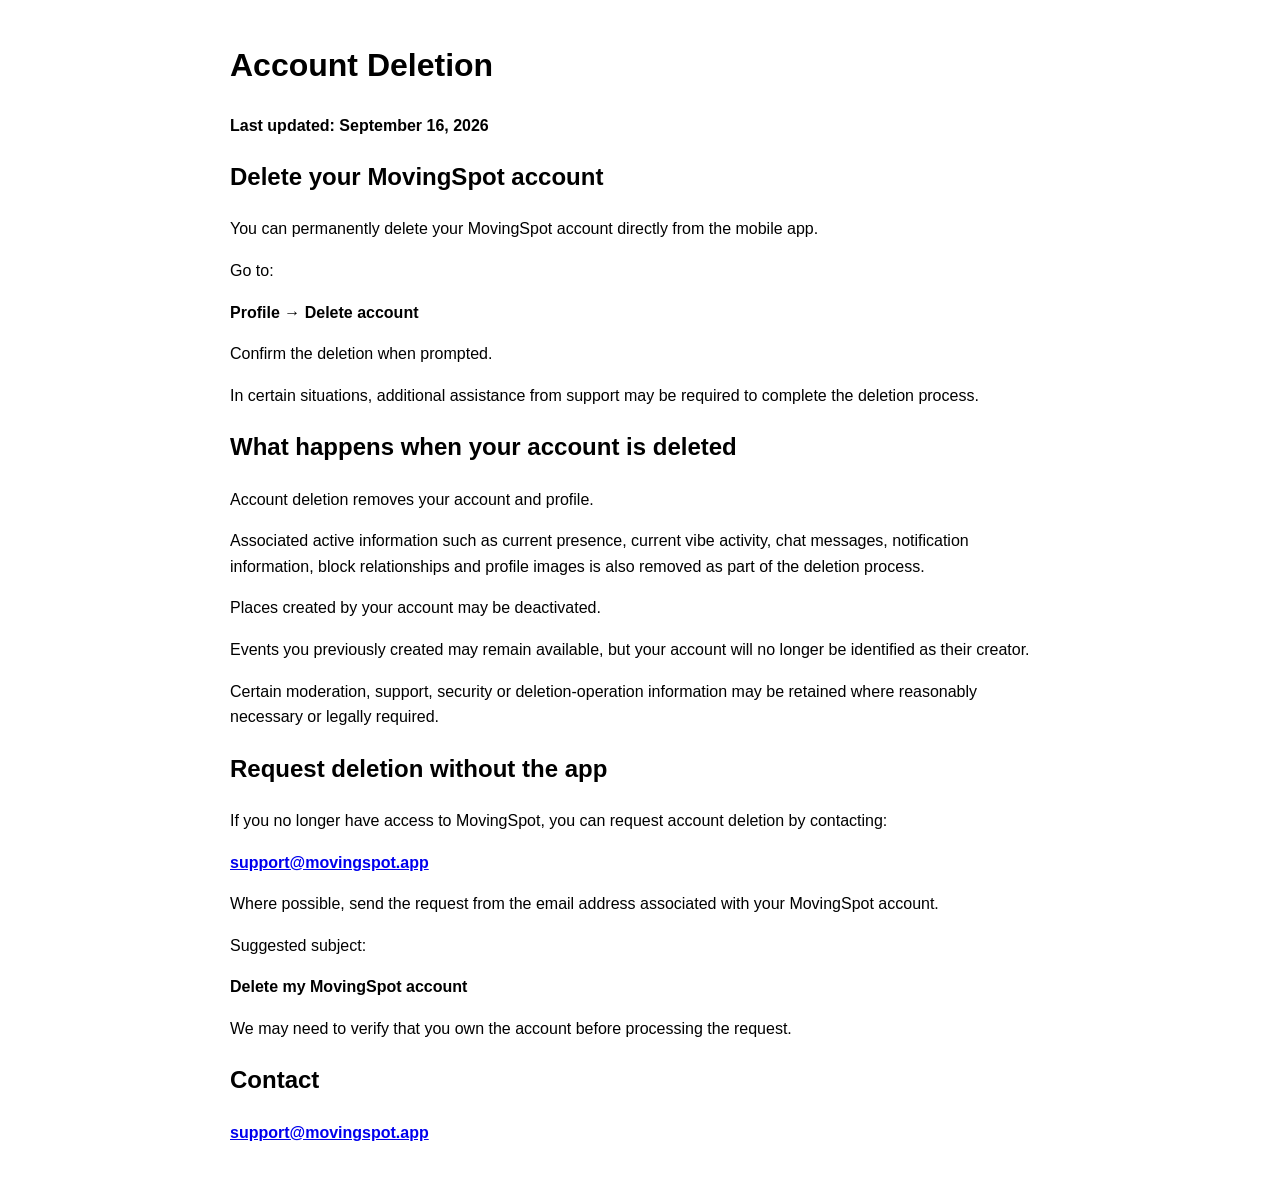
==== account-deletion.html @ ce6f38cc "Update MovingSpot legal and support pages" ====
<!doctype html>
<html lang="en">
<head><meta charset="utf-8" /><title>Account Deletion - MovingSpot</title><meta name="viewport" content="width=device-width, initial-scale=1" /></head>
<body style="font-family: Arial, sans-serif; max-width: 820px; margin: 40px auto; padding: 0 20px; line-height: 1.6;">
<h1>Account Deletion</h1>
<p><strong>Last updated: September 16, 2026</strong></p>
<h2>Delete your MovingSpot account</h2>
<p>You can permanently delete your MovingSpot account directly from the mobile app.</p>
<p>Go to:</p>
<p><strong>Profile &rarr; Delete account</strong></p>
<p>Confirm the deletion when prompted.</p>
<p>In certain situations, additional assistance from support may be required to complete the deletion process.</p>
<h2>What happens when your account is deleted</h2>
<p>Account deletion removes your account and profile.</p>
<p>Associated active information such as current presence, current vibe activity, chat messages, notification information, block relationships and profile images is also removed as part of the deletion process.</p>
<p>Places created by your account may be deactivated.</p>
<p>Events you previously created may remain available, but your account will no longer be identified as their creator.</p>
<p>Certain moderation, support, security or deletion-operation information may be retained where reasonably necessary or legally required.</p>
<h2>Request deletion without the app</h2>
<p>If you no longer have access to MovingSpot, you can request account deletion by contacting:</p>
<p><strong><a href="mailto:support@movingspot.app">support@movingspot.app</a></strong></p>
<p>Where possible, send the request from the email address associated with your MovingSpot account.</p>
<p>Suggested subject:</p>
<p><strong>Delete my MovingSpot account</strong></p>
<p>We may need to verify that you own the account before processing the request.</p>
<h2>Contact</h2>
<p><strong><a href="mailto:support@movingspot.app">support@movingspot.app</a></strong></p>
</body>
</html>
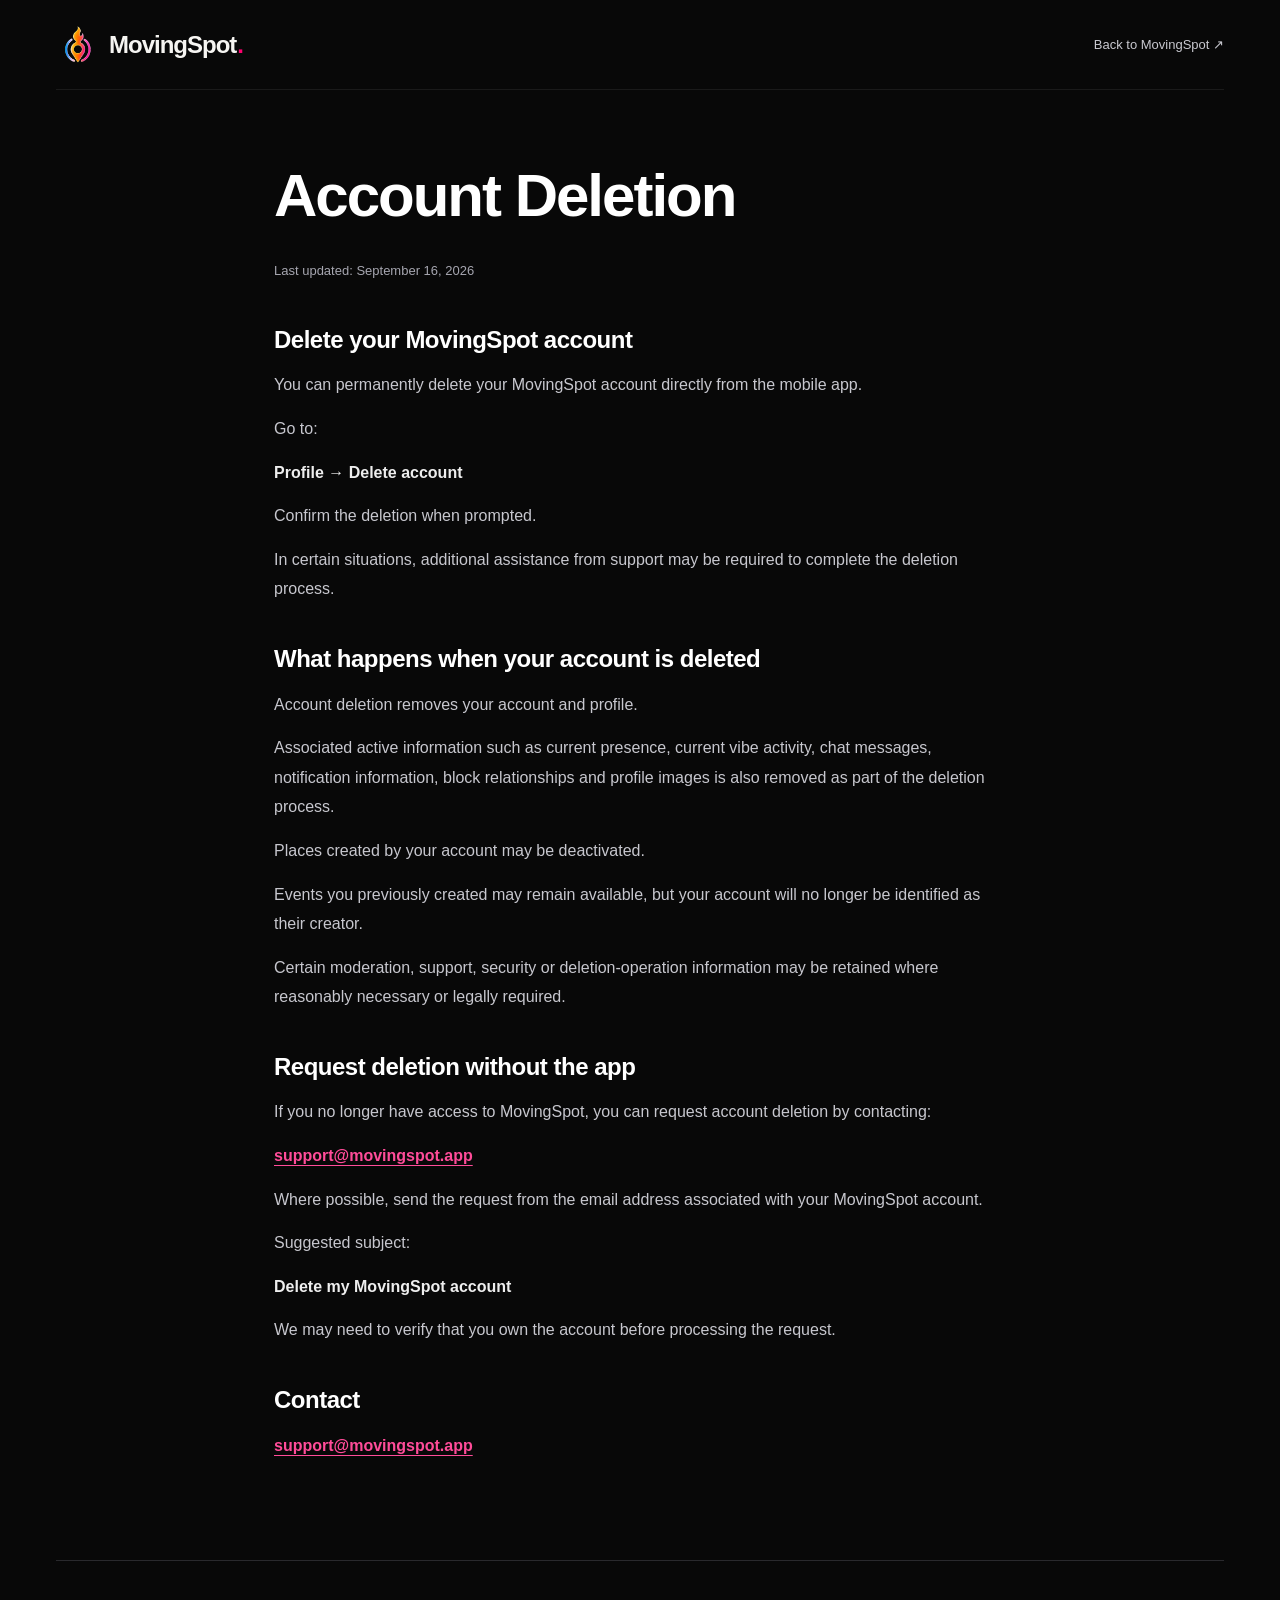
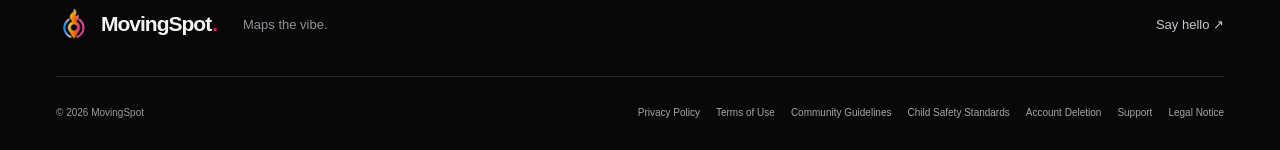
==== commit ea5ba6cf: "Redesign MovingSpot public website" ====
--- a/account-deletion.html
+++ b/account-deletion.html
@@ -1,7 +1,10 @@
 <!doctype html>
 <html lang="en">
-<head><meta charset="utf-8" /><title>Account Deletion - MovingSpot</title><meta name="viewport" content="width=device-width, initial-scale=1" /></head>
-<body style="font-family: Arial, sans-serif; max-width: 820px; margin: 40px auto; padding: 0 20px; line-height: 1.6;">
+<head><meta charset="utf-8" /><title>Account Deletion - MovingSpot</title><meta name="viewport" content="width=device-width, initial-scale=1" /><meta name="theme-color" content="#080808"><link rel="stylesheet" href="./styles.css"><link rel="icon" href="./assets/icon-32.png"><link rel="canonical" href="https://movingspot.app/account-deletion.html"></head>
+<body class="legal-page">
+<a class="skip-link" href="#main">Skip to content</a>
+<header class="site-header wrap"><a class="brand" href="./" aria-label="MovingSpot home"><img src="./assets/brand-mark.webp" alt="" width="44" height="44">MovingSpot<span class="brand-dot">.</span></a><nav aria-label="Main navigation"><a href="./">Back to MovingSpot ↗</a></nav></header>
+<main class="legal-content" id="main">
 <h1>Account Deletion</h1>
 <p><strong>Last updated: September 16, 2026</strong></p>
 <h2>Delete your MovingSpot account</h2>
@@ -25,5 +28,10 @@
 <p>We may need to verify that you own the account before processing the request.</p>
 <h2>Contact</h2>
 <p><strong><a href="mailto:support@movingspot.app">support@movingspot.app</a></strong></p>
+</main>
+  <footer class="site-footer wrap">
+    <div class="footer-top"><a class="brand" href="./"><img src="./assets/brand-mark.webp" alt="" width="36" height="36">MovingSpot<span class="brand-dot">.</span></a><p>Maps the vibe.</p><a href="mailto:support@movingspot.app">Say hello <span aria-hidden="true">↗</span></a></div>
+    <div class="footer-bottom"><p>© 2026 MovingSpot</p><nav aria-label="Legal and support"><a href="./privacy.html">Privacy Policy</a><a href="./terms.html">Terms of Use</a><a href="./community-guidelines.html">Community Guidelines</a><a href="./child-safety.html">Child Safety Standards</a><a href="./account-deletion.html">Account Deletion</a><a href="./support.html">Support</a><a href="./legal-notice.html">Legal Notice</a></nav></div>
+  </footer>
 </body>
 </html>
--- a/styles.css
+++ b/styles.css
@@ -0,0 +1,1879 @@
+/* MovingSpot: app palette, system typography, map halos and compact surfaces. */
+:root {
+  color-scheme:dark;
+  --bg:#080808;
+  --surface:#1a1a1a;
+  --pink:#ff006e;
+  --pink-text:#ff4c99;
+  --cyan:#29f1ff;
+  --orange:#ff7a00;
+  --text:#f6f5f2;
+  --muted:#a2a2a7;
+  --line:#29292d;
+  --wrap:1200px;
+  font-family:Arial,Helvetica,sans-serif;
+  background:var(--bg);
+  color:var(--text);
+}
+
+* {
+  box-sizing:border-box;
+}
+
+html {
+  scroll-behavior:smooth;
+  scroll-padding-top:32px;
+}
+
+body {
+  margin:0;
+}
+
+main {
+  overflow:clip;
+}
+
+body,button,a {
+  -webkit-tap-highlight-color:transparent;
+}
+
+button,a {
+  touch-action:manipulation;
+}
+
+button {
+  font:inherit;
+  color:inherit;
+}
+
+a {
+  color:inherit;
+  text-decoration:none;
+}
+
+img {
+  max-width:100%;
+  display:block;
+  height:auto;
+}
+
+button {
+  cursor:pointer;
+}
+
+button,a {
+  transition:background .2s,color .2s,border-color .2s,transform .2s;
+}
+
+button:focus-visible,a:focus-visible {
+  outline:3px solid var(--cyan);
+  outline-offset:6px;
+}
+
+button:active,.button:active {
+  transform:translateY(1px);
+}
+
+::selection {
+  background:var(--pink);
+  color:#fff;
+}
+
+p,h1,h2,h3,figure {
+  margin:0;
+}
+
+h1,h2,h3 {
+  font-weight:700;
+}
+
+em {
+  font-style:normal;
+  color:var(--pink-text);
+}
+
+.wrap {
+  width:min(var(--wrap),calc(100% - 112px));
+  margin-inline:auto;
+}
+
+.skip-link {
+  position:fixed;
+  top:12px;
+  left:12px;
+  z-index:100;
+  background:var(--pink);
+  padding:14px;
+  transform:translateY(-200%);
+}
+
+.skip-link:focus {
+  transform:translateY(0);
+}
+
+.site-header {
+  height:106px;
+  display:flex;
+  justify-content:space-between;
+  align-items:center;
+  position:relative;
+  z-index:5;
+  border-bottom:1px solid #ffffff13;
+}
+
+.brand {
+  display:inline-flex;
+  align-items:center;
+  font-size:24px;
+  font-weight:750;
+  letter-spacing:-1px;
+  white-space:nowrap;
+}
+
+.brand img {
+  margin-right:9px;
+}
+
+.brand-dot {
+  color:var(--pink);
+  margin-left:1px;
+}
+
+.site-header nav {
+  display:flex;
+  align-items:center;
+  gap:34px;
+  font-size:14px;
+}
+
+.nav-discover {
+  color:#c5c5c8;
+}
+
+.nav-discover:hover {
+  color:#fff;
+}
+
+.button {
+  display:inline-flex;
+  align-items:center;
+  justify-content:center;
+  gap:28px;
+  min-height:54px;
+  padding:16px 25px;
+  border:1px solid #454549;
+  border-radius:8px;
+  font-weight:700;
+  font-size:15px;
+}
+
+.button:hover {
+  background:#222;
+  border-color:#727277;
+}
+
+.button-small {
+  min-height:44px;
+  padding:12px 18px;
+  font-size:13px;
+}
+
+.button-primary {
+  background:#df0060;
+  border-color:#df0060;
+  color:white;
+  box-shadow:0 8px 36px #ff006e1a;
+  font-size:16px;
+  min-height:60px;
+  padding:18px 30px;
+}
+
+.button-primary:hover {
+  background:#d9005d;
+  border-color:#d9005d;
+  transform:translateY(-3px);
+  box-shadow:0 10px 40px #ff006e2b;
+}
+
+.button span[aria-hidden] {
+  font-size:22px;
+  line-height:1;
+}
+
+.eyebrow {
+  text-transform:uppercase;
+  font-size:11px;
+  letter-spacing:2px;
+  font-weight:600;
+  line-height:1.7;
+}
+
+.status-dot {
+  display:inline-block;
+  width:7px;
+  height:7px;
+  border-radius:50%;
+  background:var(--pink);
+  box-shadow:0 0 16px #ff006e88;
+  margin-right:9px;
+}
+
+.hero {
+  display:grid;
+  grid-template-columns:1fr 1fr;
+  position:relative;
+  min-height:790px;
+  align-items:center;
+  padding-top:38px;
+  padding-bottom:100px;
+}
+
+.hero-copy {
+  position:relative;
+  z-index:2;
+}
+
+.hero h1 {
+  font-size:clamp(88px,10.6vw,150px);
+  line-height:.93;
+  letter-spacing:-9px;
+  margin:31px 0;
+}
+
+.hero h1 em {
+  color:var(--pink);
+  position:relative;
+}
+
+.hero h1 em:after {
+  content:'';
+  position:absolute;
+  left:4%;
+  right:-4%;
+  bottom:-12px;
+  height:5px;
+  background:linear-gradient(90deg,var(--pink),var(--orange));
+  transform:rotate(-5deg);
+  border-radius:50%;
+}
+
+.hero-description {
+  font-size:17px;
+  line-height:1.8;
+  color:#b7b7be;
+  margin:36px 0 29px;
+}
+
+.hero-actions {
+  display:flex;
+  align-items:center;
+  gap:20px;
+}
+
+.store-alternative {
+  font-size:12px;
+  color:#b7b7be;
+  text-underline-offset:5px;
+}
+
+.store-alternative:hover {
+  text-decoration:underline;
+}
+
+.hero-scene {
+  height:650px;
+  position:relative;
+  isolation:isolate;
+}
+
+.hero-map {
+  position:absolute;
+  inset:-30px -45px -30px -60px;
+  background:url('./assets/map-texture.webp') center/cover;
+  opacity:.44;
+  mask-image:radial-gradient(ellipse at 58% 46%,#000 5%,#0008 42%,transparent 72%);
+  z-index:-2;
+  transform:rotate(-8deg);
+}
+
+.hero-scene:after {
+  content:'';
+  position:absolute;
+  inset:12% 0 5%;
+  background:radial-gradient(ellipse,#ff006e1f,transparent 66%);
+  z-index:-1;
+}
+
+.phone {
+  padding:7px;
+  background:#111216;
+  border:1px solid #4a4a50;
+  border-radius:42px;
+  box-shadow:0 35px 70px #0009,0 0 0 3px #1d1d21;
+  overflow:hidden;
+}
+
+.phone img {
+  width:100%;
+  height:auto;
+  border-radius:34px;
+}
+
+.hero-phone {
+  width:290px;
+  position:absolute;
+  top:12px;
+  left:50%;
+  transform:translateX(-50%) rotate(9deg);
+  box-shadow:0 35px 80px #000b,0 0 0 3px #2b2b31;
+}
+
+.orbit {
+  position:absolute;
+  border:1px solid #ff006e20;
+  border-radius:50%;
+  width:510px;
+  height:510px;
+  left:50%;
+  top:50%;
+  transform:translate(-50%,-50%);
+  z-index:-1;
+}
+
+.orbit-two {
+  width:650px;
+  height:650px;
+  border-style:dashed;
+  border-color:#ffffff0a;
+}
+
+.orbit-one:before {
+  content:'';
+  position:absolute;
+  top:25%;
+  left:6%;
+  width:7px;
+  height:7px;
+  background:var(--cyan);
+  border-radius:50%;
+  box-shadow:0 0 20px 7px #29f1ff33;
+}
+
+.floating-tag {
+  display:flex;
+  align-items:center;
+  gap:12px;
+  background:#19191bed;
+  border:1px solid #43434b;
+  border-radius:12px;
+  padding:15px 18px;
+  position:absolute;
+  z-index:2;
+  box-shadow:0 15px 35px #0006;
+  font-size:12px;
+  color:#b5b5bb;
+  line-height:1.7;
+}
+
+.floating-tag strong {
+  color:#fff;
+  font-size:13px;
+  font-weight:600;
+}
+
+.tag-top {
+  top:93px;
+  left:-18px;
+  transform:rotate(-6deg);
+}
+
+.tag-bottom {
+  right:-5px;
+  bottom:84px;
+  transform:rotate(-5deg);
+}
+
+.tag-arrow {
+  color:var(--pink-text);
+  font-size:24px;
+  margin-left:10px;
+}
+
+.mini-marker {
+  display:grid;
+  place-items:center;
+  width:39px;
+  height:39px;
+  border:3px solid var(--cyan);
+  border-radius:50%;
+  background:#fff;
+  font-size:19px;
+  box-shadow:0 0 22px #29f1ff44;
+}
+
+.mini-marker.pink {
+  border-color:var(--pink);
+  box-shadow:0 0 22px #ff006e66;
+}
+
+.map-coordinate {
+  position:absolute;
+  top:24px;
+  right:6px;
+  font-family:monospace;
+  font-size:10px;
+  color:#87878f;
+  letter-spacing:1px;
+}
+
+.scene-note {
+  position:absolute;
+  bottom:-20px;
+  left:50%;
+  transform:translateX(-50%);
+  font-size:9px;
+  color:#9b9ba5;
+  letter-spacing:2px;
+  white-space:nowrap;
+}
+
+.scroll-cue {
+  position:absolute;
+  left:0;
+  bottom:38px;
+  display:flex;
+  align-items:center;
+  gap:13px;
+  color:#a7a7af;
+  font-size:12px;
+}
+
+.scroll-cue span {
+  display:grid;
+  place-items:center;
+  border:1px solid #44444c;
+  border-radius:50%;
+  width:32px;
+  height:32px;
+  color:#fff;
+}
+
+.scroll-cue:hover {
+  color:#fff;
+}
+
+.vibe-strip {
+  border-top:1px solid #393038;
+  border-bottom:1px solid #393038;
+  background:#121013;
+  padding:23px 0;
+}
+
+.strip-content {
+  display:flex;
+  justify-content:center;
+  align-items:center;
+  flex-wrap:wrap;
+  width:min(1200px,calc(100% - 48px));
+  margin-inline:auto;
+  gap:4px 8px;
+  font-size:18px;
+  letter-spacing:.2px;
+  font-weight:700;
+  line-height:1.6;
+  text-align:center;
+}
+
+.strip-accent {
+  color:var(--pink-text);
+}
+
+.section {
+  padding-top:100px;
+  padding-bottom:110px;
+}
+
+.section-top {
+  display:flex;
+  justify-content:space-between;
+  align-items:center;
+  gap:20px;
+  margin-bottom:62px;
+}
+
+.section-number {
+  color:var(--pink-text);
+  margin-right:14px;
+}
+
+.small-note {
+  font-size:12px;
+  color:#94949b;
+}
+
+.discovery-layout {
+  display:grid;
+  grid-template-columns:1fr 1fr;
+  gap:70px;
+  align-items:center;
+}
+
+h2 {
+  font-size:clamp(42px,4.2vw,60px);
+  line-height:1.08;
+  letter-spacing:-2.8px;
+}
+
+.muted-heading {
+  color:#88888f;
+}
+
+.discovery-controls {
+  margin-top:40px;
+}
+
+.discovery-choice {
+  text-align:left;
+  display:block;
+  width:100%;
+  padding:24px;
+  border:1px solid transparent;
+  border-bottom:1px solid var(--line);
+  border-radius:0;
+  background:transparent;
+}
+
+.choice-heading {
+  display:flex;
+  justify-content:space-between;
+  font-size:26px;
+  font-weight:700;
+  letter-spacing:-.8px;
+  margin-bottom:12px;
+}
+
+.choice-heading>span:last-child {
+  color:#81818a;
+  font-weight:400;
+}
+
+.choice-copy {
+  display:block;
+  font-size:15px;
+  line-height:1.75;
+  color:#a9a9b1;
+  max-width:350px;
+}
+
+.discovery-choice.is-active {
+  border:1px solid #ff006e66;
+  background:linear-gradient(115deg,#ff006e14,transparent);
+  border-radius:10px;
+}
+
+.is-active .choice-heading {
+  color:var(--pink-text);
+}
+
+.is-active .choice-heading>span:last-child {
+  color:var(--pink-text);
+}
+
+.discovery-choice:hover {
+  background-color:#ffffff06;
+}
+
+.interaction-hint {
+  color:#9b9ba3;
+  font-size:11px;
+  margin-top:19px;
+  padding-left:24px;
+}
+
+.interaction-hint span {
+  margin-right:8px;
+  color:var(--pink-text);
+}
+
+.discovery-stage {
+  height:680px;
+  position:relative;
+  border:1px solid #2f2b34;
+  border-radius:20px;
+  background:#111014;
+  overflow:hidden;
+  display:flex;
+  align-items:center;
+  justify-content:center;
+  padding-bottom:15px;
+}
+
+.stage-map {
+  position:absolute;
+  inset:0;
+  background:linear-gradient(0deg,#151016,transparent 50%,#10101499),url('./assets/map-texture.webp') center/cover;
+  opacity:.48;
+}
+
+.stage-caption {
+  position:absolute;
+  top:27px;
+  left:28px;
+  font-size:9px;
+  letter-spacing:2px;
+  color:#c0b6c2;
+}
+
+.discovery-phone {
+  position:relative;
+  width:265px;
+  transform:rotate(-5deg);
+  margin-top:22px;
+}
+
+.discovery-stage figcaption {
+  position:absolute;
+  bottom:20px;
+  text-align:center;
+  font-size:11px;
+  color:#cbc4cc;
+  padding:0 16px;
+}
+
+.vibe-section {
+  background:#111113;
+  border-block:1px solid #262629;
+}
+
+.vibe-layout {
+  display:grid;
+  grid-template-columns:1fr 1fr;
+  gap:90px;
+  align-items:center;
+}
+
+.section-description {
+  font-size:16px;
+  line-height:1.9;
+  color:#aaaab2;
+  margin-top:28px;
+}
+
+.vibe-demo {
+  --vibe-color:var(--orange);
+  --vibe-position:50%;
+  position:relative;
+  padding:40px 38px 28px;
+  text-align:center;
+  border:1px solid #35353a;
+  border-radius:18px;
+  background:#18181b;
+  isolation:isolate;
+}
+
+.vibe-demo:before {
+  content:'';
+  position:absolute;
+  inset:15% 10% 35%;
+  border-radius:50%;
+  background:radial-gradient(ellipse,color-mix(in srgb,var(--vibe-color) 13%,transparent),transparent 65%);
+  z-index:-1;
+}
+
+.vibe-demo[data-vibe=calm] {
+  --vibe-color:var(--cyan);
+  --vibe-position:0%;
+}
+
+.vibe-demo[data-vibe=fevering] {
+  --vibe-color:var(--pink);
+  --vibe-position:100%;
+}
+
+.vibe-demo>.eyebrow {
+  color:#b6b6bd;
+  font-size:10px;
+  letter-spacing:1.2px;
+}
+
+.vibe-symbol {
+  width:74px;
+  height:95px;
+  color:var(--vibe-color);
+  margin:23px auto 14px;
+  filter:drop-shadow(0 0 23px color-mix(in srgb,var(--vibe-color) 35%,transparent));
+  transition:color .28s;
+}
+
+.vibe-state {
+  font-size:27px;
+  font-weight:700;
+  color:var(--vibe-color);
+  margin-bottom:33px;
+}
+
+.vibe-scale {
+  height:24px;
+  background:linear-gradient(90deg,var(--cyan),var(--orange) 50%,var(--pink));
+  border-radius:20px;
+  margin:0 20px;
+  position:relative;
+}
+
+.vibe-scale span {
+  position:absolute;
+  left:var(--vibe-position);
+  top:50%;
+  width:38px;
+  height:38px;
+  pointer-events:none;
+  transform:translate(-50%,-50%);
+  border:4px solid #fff;
+  background:var(--vibe-color);
+  border-radius:50%;
+  transition:left .28s,background .28s;
+}
+
+.vibe-scale input {
+  position:absolute;
+  inset:50% 0 auto;
+  transform:translateY(-50%);
+  width:100%;
+  height:44px;
+  margin:0;
+  opacity:0;
+  cursor:pointer;
+}
+
+.vibe-scale:focus-within {
+  outline:3px solid var(--cyan);
+  outline-offset:8px;
+}
+
+.vibe-options {
+  display:flex;
+  justify-content:space-between;
+  margin-top:15px;
+  gap:8px;
+}
+
+.vibe-options button {
+  padding:12px 8px;
+  min-height:44px;
+  font-size:12px;
+  background:none;
+  border:1px solid transparent;
+  border-radius:7px;
+  color:#b7b7bf;
+  flex:1;
+}
+
+.vibe-options button:hover {
+  background:#ffffff08;
+}
+
+.vibe-options [aria-pressed=true] {
+  border-color:#77777e;
+  background:#ffffff0a;
+  color:#fff;
+}
+
+.vibe-description {
+  font-size:13px;
+  margin-top:20px;
+  color:#d0d0d5;
+  min-height:32px;
+}
+
+.demo-note {
+  font-size:10px;
+  color:#92929b;
+  line-height:1.6;
+}
+
+.community-layout {
+  display:grid;
+  grid-template-columns:1fr 1.1fr;
+  gap:95px;
+  align-items:center;
+}
+
+.community-visual {
+  position:relative;
+  min-height:640px;
+  display:flex;
+  align-items:center;
+  justify-content:center;
+}
+
+.community-halo {
+  position:absolute;
+  inset:0;
+  background:radial-gradient(ellipse,#ff006e17,transparent 67%);
+}
+
+.community-halo:after {
+  content:'';
+  position:absolute;
+  border:1px solid #383039;
+  border-radius:50%;
+  inset:14% -2%;
+}
+
+.activity-phone {
+  width:265px;
+  position:relative;
+  transform:rotate(-7deg);
+}
+
+.checkin-note {
+  position:absolute;
+  bottom:58px;
+  right:0;
+  display:flex;
+  gap:12px;
+  align-items:center;
+  background:#1a1a1a;
+  border:1px solid #454047;
+  border-radius:12px;
+  padding:16px 20px;
+  box-shadow:0 16px 35px #0008;
+  font-size:12px;
+  line-height:1.8;
+  color:#b9b9bf;
+  transform:rotate(3deg);
+}
+
+.checkin-note strong {
+  font-size:14px;
+  color:#fff;
+}
+
+.community-copy h2 {
+  font-size:clamp(36px,3.8vw,53px);
+}
+
+.story-line {
+  display:flex;
+  gap:22px;
+  margin-top:30px;
+}
+
+.story-line>span {
+  font-size:11px;
+  font-family:monospace;
+  color:var(--pink-text);
+  padding-top:4px;
+}
+
+.story-line h3,.privacy-note h3 {
+  font-size:16px;
+  margin-bottom:8px;
+}
+
+.story-line p,.privacy-note p {
+  font-size:14px;
+  line-height:1.75;
+  color:#a8a8b0;
+  max-width:350px;
+}
+
+.privacy-note {
+  display:flex;
+  gap:20px;
+  margin-top:30px;
+  border-top:1px solid var(--line);
+  padding-top:25px;
+}
+
+.privacy-note>span {
+  font-size:25px;
+  color:var(--cyan);
+}
+
+.download-section {
+  position:relative;
+  overflow:hidden;
+  border-block:1px solid #2b2128;
+  text-align:center;
+  background:radial-gradient(ellipse at 50% 100%,#ff006e15,transparent 66%),#100d10;
+  padding:72px 0 76px;
+}
+
+.download-content {
+  position:relative;
+}
+
+.download-content>img {
+  margin:0 auto 22px;
+}
+
+.download-content>.eyebrow {
+  color:#bdb2ba;
+  font-size:10px;
+}
+
+.download-content h2 {
+  font-size:clamp(65px,7.5vw,108px);
+  line-height:.98;
+  letter-spacing:-5px;
+  margin:27px 0 35px;
+}
+
+.download-content h2 em {
+  color:var(--pink);
+}
+
+.download-orbit {
+  width:960px;
+  height:960px;
+  position:absolute;
+  top:50%;
+  left:50%;
+  transform:translate(-50%,-50%);
+  border:1px solid #ff006e13;
+  border-radius:50%;
+  box-shadow:0 0 0 110px #ff006e04,0 0 0 220px #ff006e03;
+}
+
+.store-links {
+  display:flex;
+  justify-content:center;
+  align-items:center;
+  gap:20px;
+  font-size:12px;
+  margin-top:19px;
+}
+
+.store-links>a {
+  padding:12px 0;
+  color:#d2c4ce;
+}
+
+.store-links>a:hover {
+  color:#fff;
+}
+
+.store-links>span {
+  color:#746671;
+}
+
+.download-note {
+  font-size:10px;
+  color:#a598a2;
+  margin-top:5px;
+}
+
+.site-footer {
+  padding-block:45px 25px;
+}
+
+.footer-top {
+  display:flex;
+  align-items:center;
+  gap:26px;
+  margin-bottom:34px;
+}
+
+.footer-top .brand {
+  font-size:21px;
+}
+
+.footer-top>p {
+  font-size:13px;
+  color:#919199;
+}
+
+.footer-top>a:last-child {
+  font-size:13px;
+  margin-left:auto;
+  color:#c7c7ce;
+}
+
+.footer-bottom {
+  border-top:1px solid var(--line);
+  padding-top:23px;
+  display:flex;
+  justify-content:space-between;
+  gap:30px;
+  align-items:baseline;
+}
+
+.footer-bottom>p {
+  font-size:10px;
+  white-space:nowrap;
+  color:#9a9aa2;
+}
+
+.footer-bottom nav {
+  display:flex;
+  flex-wrap:wrap;
+  gap:4px 16px;
+  justify-content:flex-end;
+}
+
+.footer-bottom nav a {
+  font-size:10px;
+  color:#a5a5ad;
+  line-height:2.5;
+}
+
+.footer-bottom nav a:hover {
+  color:#fff;
+  text-decoration:underline;
+  text-underline-offset:4px;
+}
+
+.dialog-open {
+  overflow:hidden;
+}
+
+dialog {
+  width:min(440px,calc(100% - 32px));
+  max-height:calc(100dvh - 32px);
+  background:#18181b;
+  color:var(--text);
+  border:1px solid #4a3944;
+  border-radius:18px;
+  padding:34px;
+  text-align:center;
+  box-shadow:0 35px 100px #000b;
+}
+
+dialog::backdrop {
+  background:#000b;
+  backdrop-filter:blur(8px);
+}
+
+dialog>img {
+  margin:0 auto 14px;
+}
+
+dialog .eyebrow {
+  color:var(--pink-text);
+  font-size:10px;
+}
+
+dialog h2 {
+  font-size:40px;
+  letter-spacing:-1.7px;
+  margin-top:14px;
+}
+
+dialog>p:not(.eyebrow) {
+  font-size:14px;
+  color:#aaaab2;
+  line-height:1.6;
+  margin-top:20px;
+}
+
+.dialog-close {
+  position:absolute;
+  right:10px;
+  top:10px;
+  width:44px;
+  height:44px;
+  border:0;
+  border-radius:50%;
+  background:none;
+  font-size:28px;
+  color:#c7c7ce;
+}
+
+.dialog-close:hover {
+  background:#ffffff0a;
+}
+
+.dialog-stores {
+  display:grid;
+  gap:12px;
+  margin-top:28px;
+}
+
+.dialog-stores .button {
+  font-size:13px;
+  gap:15px;
+  text-align:left;
+  justify-content:space-between;
+}
+
+.dialog-stores .button:first-child {
+  background:#df0060;
+  border-color:#df0060;
+}
+
+.dialog-stores .button:first-child:hover {
+  background:#d9005d;
+}
+
+.legal-content {
+  max-width:780px;
+  margin:72px auto 100px;
+  padding-inline:24px;
+  line-height:1.85;
+  color:#c7c7ce;
+  overflow-wrap:anywhere;
+}
+
+.legal-content h1 {
+  color:#fff;
+  font-size:clamp(36px,5vw,60px);
+  line-height:1.12;
+  letter-spacing:-2px;
+  margin-bottom:26px;
+}
+
+.legal-content h2 {
+  font-size:24px;
+  letter-spacing:-.5px;
+  line-height:1.4;
+  color:#fff;
+  margin-top:38px;
+  margin-bottom:14px;
+}
+
+.legal-content h3 {
+  font-size:18px;
+  color:#eee;
+  margin-top:24px;
+  margin-bottom:10px;
+}
+
+.legal-content p {
+  margin-block:14px;
+}
+
+.legal-content li {
+  padding-left:4px;
+  margin-block:6px;
+}
+
+.legal-content a {
+  color:var(--pink-text);
+  text-decoration:underline;
+  text-underline-offset:4px;
+}
+
+.legal-content strong {
+  color:#eee;
+}
+
+.legal-content h1+p strong {
+  font-size:13px;
+  color:#a6a6b0;
+  font-weight:400;
+}
+
+.legal-page .site-header {
+  height:90px;
+}
+
+.legal-page .site-header nav a {
+  font-size:13px;
+  color:#c9c9d0;
+}
+
+.legal-page .site-footer {
+  border-top:1px solid var(--line);
+}
+
+@media(hover:hover) and (prefers-reduced-motion:no-preference) {
+  .hero-phone {
+    animation:arrive .8s ease-out both;
+  }
+  .tag-top {
+    animation:tag-arrive .8s .15s ease-out both;
+  }
+  .tag-bottom {
+    animation:tag-arrive .8s .3s ease-out both;
+  }
+  @keyframes arrive {
+    from {
+      opacity:0;
+      translate:0 20px;
+    }
+    to {
+      opacity:1;
+      translate:0 0;
+    }
+  }
+  @keyframes tag-arrive {
+    from {
+      opacity:0;
+      translate:0 15px;
+    }
+    to {
+      opacity:1;
+      translate:0 0;
+    }
+  }
+}
+
+@media(min-width:1500px) {
+  .hero {
+    min-height:830px;
+  }
+  .hero h1 {
+    font-size:154px;
+  }
+  .hero-scene {
+    height:680px;
+  }
+  .hero-phone {
+    width:306px;
+  }
+}
+
+@media(max-width:1100px) {
+  .wrap {
+    width:calc(100% - 72px);
+  }
+  .hero {
+    min-height:730px;
+    gap:10px;
+  }
+  .hero h1 {
+    font-size:110px;
+    letter-spacing:-6px;
+  }
+  .hero-scene {
+    height:590px;
+  }
+  .hero-phone {
+    width:255px;
+    top:35px;
+  }
+  .tag-top {
+    left:-15px;
+    top:112px;
+    padding:12px;
+    font-size:10px;
+  }
+  .floating-tag strong {
+    font-size:11px;
+  }
+  .tag-bottom {
+    right:-8px;
+    bottom:52px;
+    padding:12px;
+  }
+  .mini-marker {
+    width:33px;
+    height:33px;
+    font-size:16px;
+  }
+  .orbit {
+    width:400px;
+    height:400px;
+  }
+  .orbit-two {
+    width:500px;
+    height:500px;
+  }
+  .hero-actions {
+    align-items:flex-start;
+    flex-direction:column;
+    gap:15px;
+  }
+  .hero-description {
+    font-size:15px;
+  }
+  .map-coordinate {
+    font-size:8px;
+    right:0;
+  }
+  .section {
+    padding-block:80px;
+  }
+  .discovery-layout {
+    gap:35px;
+  }
+  .discovery-stage {
+    height:635px;
+  }
+  .discovery-phone {
+    width:250px;
+  }
+  .community-layout {
+    gap:40px;
+  }
+  .vibe-layout {
+    gap:40px;
+  }
+  .vibe-demo {
+    padding-inline:25px;
+  }
+  .community-visual {
+    min-height:620px;
+  }
+  .checkin-note {
+    right:-15px;
+  }
+  .footer-bottom {
+    flex-direction:column;
+    gap:12px;
+  }
+  .footer-bottom nav {
+    justify-content:flex-start;
+  }
+  .small-note {
+    font-size:11px;
+  }
+  .hero-map {
+    inset:0 -15px 0 -35px;
+  }
+}
+
+@media(max-width:800px) and (min-width:601px) {
+  .wrap {
+    width:calc(100% - 48px);
+  }
+  .hero h1 {
+    font-size:90px;
+    letter-spacing:-5px;
+  }
+  .hero-phone {
+    width:224px;
+    top:55px;
+  }
+  .hero-scene {
+    height:560px;
+  }
+  .tag-top {
+    left:-5px;
+    top:42px;
+  }
+  .tag-bottom {
+    right:0;
+    bottom:28px;
+  }
+  .hero-description {
+    font-size:14px;
+  }
+  .hero .eyebrow {
+    font-size:9px;
+    letter-spacing:1px;
+  }
+  .hero {
+    min-height:680px;
+  }
+  .hero .button-primary {
+    padding-inline:19px;
+    font-size:14px;
+  }
+  .nav-discover {
+    display:none;
+  }
+  .discovery-layout {
+    gap:23px;
+  }
+  .discovery-stage {
+    height:600px;
+  }
+  .discovery-phone {
+    width:221px;
+  }
+  .discovery-copy h2 {
+    font-size:39px;
+  }
+  .choice-heading {
+    font-size:24px;
+  }
+  .discovery-choice {
+    padding:20px 15px;
+  }
+  .choice-copy {
+    font-size:14px;
+  }
+  .small-note {
+    display:none;
+  }
+  .vibe-layout {
+    gap:25px;
+  }
+  h2 {
+    font-size:42px;
+  }
+  .section-description {
+    font-size:14px;
+  }
+  .vibe-demo {
+    padding:28px 18px;
+  }
+  .community-layout {
+    gap:24px;
+    grid-template-columns:.9fr 1.1fr;
+  }
+  .activity-phone {
+    width:218px;
+  }
+  .community-copy h2 {
+    font-size:36px;
+  }
+  .checkin-note {
+    right:-6px;
+    bottom:80px;
+    padding:12px;
+  }
+  .checkin-note strong {
+    font-size:12px;
+  }
+  .community-visual {
+    min-height:580px;
+  }
+  .stage-caption {
+    font-size:8px;
+    left:20px;
+  }
+  .hero .scene-note {
+    font-size:8px;
+    letter-spacing:1px;
+  }
+}
+
+@media(max-width:600px) {
+  .wrap {
+    width:calc(100% - 40px);
+  }
+  .site-header {
+    height:82px;
+  }
+  .brand {
+    font-size:21px;
+  }
+  .brand img {
+    width:35px;
+    height:35px;
+    margin-right:5px;
+  }
+  .site-header nav {
+    gap:0;
+  }
+  .nav-discover {
+    display:none;
+  }
+  .button-small {
+    font-size:11px;
+    padding:10px 12px;
+    gap:8px;
+    min-height:42px;
+  }
+  .button-small span[aria-hidden] {
+    font-size:18px;
+  }
+  .hero {
+    grid-template-columns:1fr;
+    padding-top:48px;
+    padding-bottom:48px;
+    gap:0;
+    min-height:0;
+  }
+  .hero-copy {
+    text-align:center;
+  }
+  .hero .eyebrow {
+    font-size:9px;
+    letter-spacing:1.5px;
+  }
+  .hero h1 {
+    font-size:clamp(72px,20vw,110px);
+    letter-spacing:-4px;
+    line-height:.93;
+    margin:26px 0 30px;
+  }
+  .hero h1 br {
+    display:none;
+  }
+  .hero h1 {
+    max-width:440px;
+    margin-inline:auto;
+  }
+  .hero h1 em {
+    display:block;
+  }
+  .hero h1 em:after {
+    left:19%;
+    right:16%;
+    bottom:-7px;
+    height:3px;
+  }
+  .hero-description {
+    font-size:14px;
+    line-height:1.8;
+    margin:30px 0 23px;
+  }
+  .hero-actions {
+    align-items:center;
+    gap:14px;
+  }
+  .button-primary {
+    min-height:56px;
+    font-size:15px;
+    padding:16px 23px;
+    gap:25px;
+  }
+  .store-alternative {
+    font-size:11px;
+  }
+  .hero-scene {
+    height:590px;
+    width:100%;
+    margin-top:37px;
+  }
+  .hero-phone {
+    width:244px;
+    top:17px;
+    left:50%;
+    transform:translateX(-50%) rotate(7deg);
+  }
+  .hero-map {
+    inset:-10px -20px;
+  }
+  .tag-top {
+    top:93px;
+    left:-3px;
+    padding:11px 12px;
+    gap:9px;
+  }
+  .floating-tag {
+    font-size:10px;
+  }
+  .floating-tag strong {
+    font-size:11px;
+  }
+  .tag-bottom {
+    right:-1px;
+    bottom:56px;
+    gap:9px;
+    padding:11px 12px;
+  }
+  .mini-marker {
+    width:32px;
+    height:32px;
+    font-size:16px;
+  }
+  .tag-arrow {
+    font-size:20px;
+    margin-left:0;
+  }
+  .orbit {
+    width:300px;
+    height:300px;
+  }
+  .orbit-two {
+    width:355px;
+    height:355px;
+  }
+  .map-coordinate {
+    top:5px;
+    right:0;
+    font-size:7px;
+  }
+  .scene-note {
+    bottom:-8px;
+    font-size:8px;
+    letter-spacing:1.5px;
+  }
+  .scroll-cue {
+    position:static;
+    justify-content:center;
+    margin-top:25px;
+    font-size:11px;
+  }
+  .scroll-cue span {
+    width:27px;
+    height:27px;
+  }
+  .vibe-strip {
+    padding:16px 0;
+  }
+  .strip-content {
+    flex-direction:column;
+    width:calc(100% - 40px);
+    font-size:16px;
+    gap:2px;
+  }
+  .section {
+    padding-block:62px;
+  }
+  .section-top {
+    margin-bottom:33px;
+  }
+  .section-top .eyebrow {
+    font-size:9px;
+    letter-spacing:1.5px;
+  }
+  .section-number {
+    margin-right:8px;
+  }
+  .small-note {
+    display:none;
+  }
+  .discovery-layout {
+    grid-template-columns:1fr;
+    gap:35px;
+  }
+  h2 {
+    font-size:43px;
+    letter-spacing:-2px;
+  }
+  .discovery-controls {
+    margin-top:25px;
+    display:grid;
+    grid-template-columns:1fr 1fr;
+    gap:10px;
+  }
+  .discovery-choice {
+    padding:18px 13px;
+    border:1px solid var(--line);
+    border-radius:10px;
+  }
+  .choice-heading {
+    font-size:22px;
+    letter-spacing:-.5px;
+  }
+  .choice-heading>span:last-child {
+    font-size:18px;
+  }
+  .choice-copy {
+    font-size:12px;
+    line-height:1.7;
+  }
+  .interaction-hint {
+    font-size:10px;
+    padding-left:3px;
+    margin-top:15px;
+  }
+  .discovery-stage {
+    height:620px;
+    border-radius:14px;
+  }
+  .discovery-phone {
+    width:241px;
+  }
+  .stage-caption {
+    font-size:8px;
+    left:20px;
+    top:23px;
+  }
+  .discovery-stage figcaption {
+    font-size:10px;
+  }
+  .vibe-layout {
+    grid-template-columns:1fr;
+    gap:35px;
+  }
+  .section-description {
+    font-size:14px;
+    line-height:1.85;
+    margin-top:21px;
+  }
+  .vibe-demo {
+    padding:31px 27px 25px;
+  }
+  .vibe-symbol {
+    height:88px;
+    width:67px;
+  }
+  .vibe-options button {
+    font-size:12px;
+  }
+  .vibe-description {
+    font-size:12px;
+  }
+  .community-layout {
+    display:flex;
+    flex-direction:column-reverse;
+    gap:30px;
+    align-items:stretch;
+  }
+  .community-copy h2 {
+    font-size:40px;
+  }
+  .community-visual {
+    min-height:550px;
+  }
+  .activity-phone {
+    width:230px;
+  }
+  .checkin-note {
+    right:3px;
+    bottom:45px;
+    padding:13px 16px;
+  }
+  .community-halo:after {
+    inset:12% 0;
+  }
+  .story-line {
+    gap:17px;
+    margin-top:24px;
+  }
+  .story-line p,.privacy-note p {
+    font-size:13px;
+  }
+  .story-line h3,.privacy-note h3 {
+    font-size:15px;
+  }
+  .privacy-note {
+    gap:16px;
+  }
+  .download-section {
+    padding-block:52px;
+  }
+  .download-content>img {
+    width:72px;
+    height:72px;
+  }
+  .download-content h2 {
+    font-size:67px;
+    letter-spacing:-3px;
+    margin:24px 0 29px;
+  }
+  .download-content>.eyebrow {
+    font-size:8px;
+    letter-spacing:1.5px;
+  }
+  .store-links {
+    gap:18px;
+    font-size:11px;
+  }
+  .download-orbit {
+    width:570px;
+    height:570px;
+  }
+  .site-footer {
+    padding-top:31px;
+  }
+  .footer-top {
+    flex-wrap:wrap;
+    gap:15px;
+    margin-bottom:25px;
+  }
+  .footer-top .brand {
+    font-size:20px;
+  }
+  .footer-top>p {
+    display:none;
+  }
+  .footer-top>a:last-child {
+    font-size:12px;
+  }
+  .footer-bottom {
+    padding-top:18px;
+    gap:14px;
+  }
+  .footer-bottom nav {
+    gap:2px 15px;
+  }
+  .footer-bottom nav a {
+    font-size:10px;
+    min-height:30px;
+    display:inline-flex;
+    align-items:center;
+  }
+  .legal-content {
+    margin-top:45px;
+    margin-bottom:55px;
+    padding-inline:20px;
+    font-size:15px;
+  }
+  .legal-content h1 {
+    letter-spacing:-1px;
+  }
+  .legal-content h2 {
+    font-size:23px;
+  }
+  .legal-page .site-header {
+    height:80px;
+  }
+  .legal-page .site-header nav a {
+    font-size:11px;
+  }
+  dialog {
+    padding:30px 24px;
+  }
+  dialog h2 {
+    font-size:36px;
+  }
+  .dialog-stores .button {
+    font-size:12px;
+    padding-inline:16px;
+  }
+  .desktop-break {
+    display:none;
+  }
+}
+
+@media(max-width:360px) {
+  .wrap {
+    width:calc(100% - 32px);
+  }
+  .brand {
+    font-size:19px;
+  }
+  .brand img {
+    width:29px;
+    height:29px;
+  }
+  .button-small {
+    padding-inline:9px;
+    font-size:10px;
+  }
+  .hero h1 {
+    font-size:66px;
+  }
+  .hero .eyebrow {
+    font-size:8px;
+  }
+  .hero-phone {
+    width:220px;
+  }
+  .hero-scene {
+    height:540px;
+  }
+  .tag-top {
+    left:0;
+    top:83px;
+  }
+  .tag-bottom {
+    bottom:51px;
+  }
+  .orbit-two {
+    width:285px;
+    height:285px;
+  }
+  .choice-heading {
+    font-size:19px;
+  }
+  .discovery-choice {
+    padding-inline:11px;
+  }
+  .discovery-stage {
+    height:590px;
+  }
+  .discovery-phone {
+    width:224px;
+  }
+  .vibe-demo {
+    padding-inline:18px;
+  }
+  .vibe-demo>.eyebrow {
+    font-size:9px;
+  }
+  .community-copy h2 {
+    font-size:35px;
+  }
+  .download-content h2 {
+    font-size:60px;
+  }
+}
+
+@media(prefers-reduced-motion:reduce) {
+  html {
+    scroll-behavior:auto;
+  }
+  *,*:before,*:after {
+    animation:none!important;
+    transition:none!important;
+  }
+}
